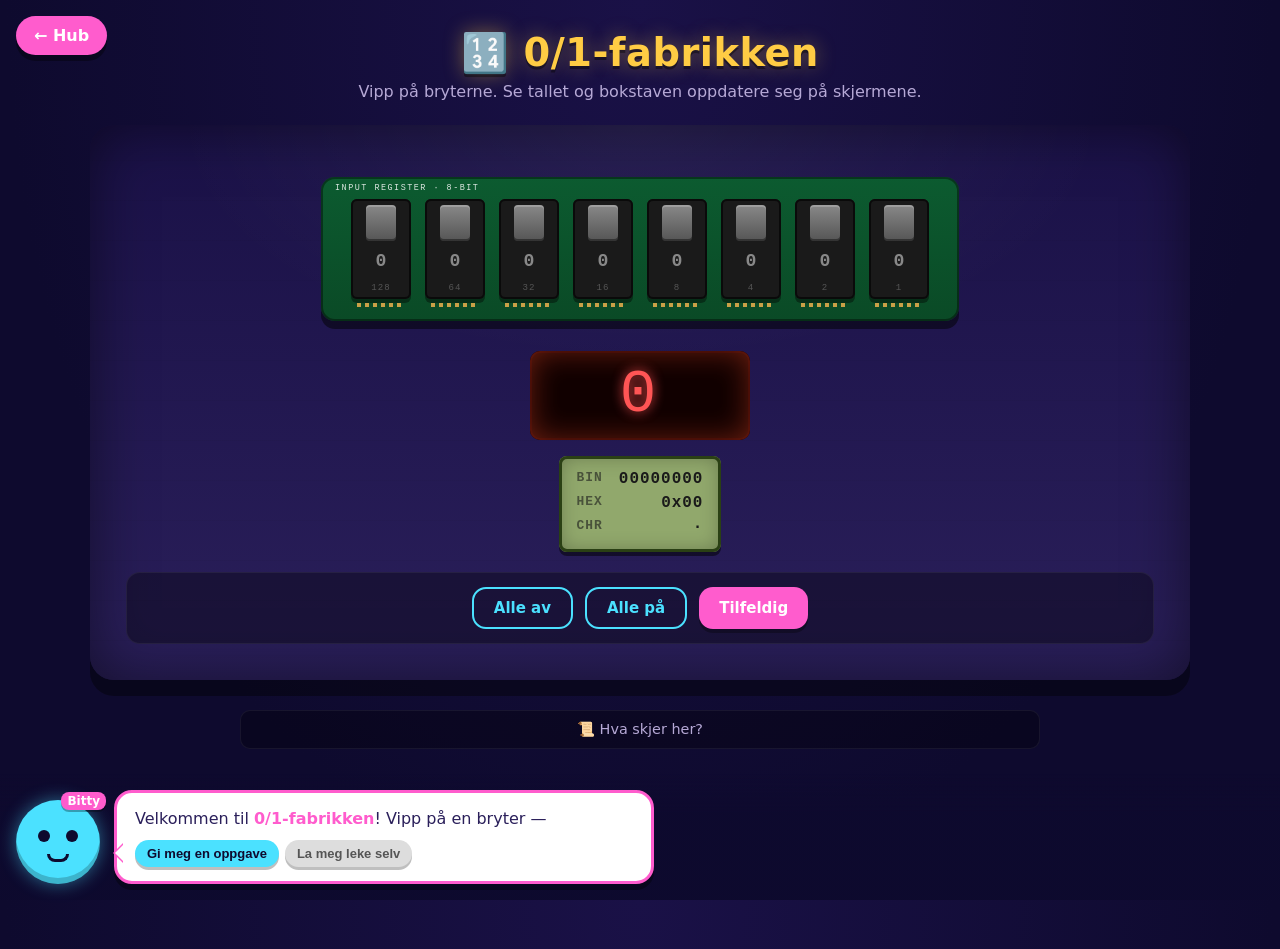
==== rom-bits.html @ a3760b7e "first commit" ====
<!DOCTYPE html>
<html lang="no">
<head>
    <meta charset="UTF-8">
    <meta name="viewport" content="width=device-width, initial-scale=1.0">
    <title>0/1-fabrikken</title>
    <link rel="stylesheet" href="style.css">
</head>
<body>
    <a href="index.html" class="back-btn">← Hub</a>

    <div class="scene">
        <div class="scene-title">
            <h1>🔢 0/1-fabrikken</h1>
            <p>Vipp på bryterne. Se tallet og bokstaven oppdatere seg på skjermene.</p>
        </div>

        <div class="chamber">
            <div class="scene-stage">
                <div class="dip-board" id="bit-row"></div>
            </div>

            <div class="status-strip">
                <div class="seven-seg" id="decimal-out">0</div>
            </div>

            <div class="status-strip" style="margin-top: 16px;">
                <div class="lcd">
                    <div class="row-l"><span class="lbl">BIN</span><span class="val" id="binary-out">00000000</span></div>
                    <div class="row-l"><span class="lbl">HEX</span><span class="val" id="hex-out">0x00</span></div>
                    <div class="row-l"><span class="lbl">CHR</span><span class="val" id="ascii-out">·</span></div>
                </div>
            </div>

            <div class="controls">
                <button class="btn outline" onclick="setAll(false)">Alle av</button>
                <button class="btn outline" onclick="setAll(true)">Alle på</button>
                <button class="btn pink" onclick="randomize()">Tilfeldig</button>
            </div>
        </div>

        <details class="info-toggle">
            <summary>📜 Hva skjer her?</summary>
            <div class="info-body">
                <p>Hver bryter er en <strong>bit</strong>. Hver bit har en verdi: høyre = 1, så 2, 4, 8, 16, 32, 64, 128.</p>
                <p>Slå på de bitene du vil ha med, legg sammen verdiene = desimaltallet på den røde skjermen.</p>
                <p>Hver byte (0–255) kan stå for ett tegn — det kalles <code>ASCII</code>. Slik lagrer maskinen tekst.</p>
            </div>
        </details>
    </div>

    <div class="bitty-bar">
        <div class="bitty"><div class="bitty-mouth"></div><div class="bitty-label">Bitty</div></div>
        <div class="bitty-bubble">
            <div class="bubble-text"></div>
            <div class="bitty-actions"></div>
        </div>
    </div>

    <script src="bitty.js"></script>
    <script src="progress.js"></script>
    <script>
        const WEIGHTS = [128, 64, 32, 16, 8, 4, 2, 1];
        let bits = [0,0,0,0,0,0,0,0];
        const row = document.getElementById('bit-row');

        function render() {
            row.innerHTML = '';
            bits.forEach((b, i) => {
                const el = document.createElement('div');
                el.className = 'toggle-bit' + (b ? ' on' : '');
                el.innerHTML = `<div class="switch"></div><div class="digit">${b}</div><div class="weight">${WEIGHTS[i]}</div>`;
                el.addEventListener('click', () => {
                    bits[i] = b ? 0 : 1;
                    render();
                    updateReadout();
                    checkChallenge();
                });
                row.appendChild(el);
            });
        }

        function decimal() { return bits.reduce((s, b, i) => s + (b ? WEIGHTS[i] : 0), 0); }

        function updateReadout() {
            const dec = decimal();
            document.getElementById('binary-out').textContent  = bits.join('');
            document.getElementById('decimal-out').textContent = dec;
            document.getElementById('hex-out').textContent     = '0x' + dec.toString(16).toUpperCase().padStart(2, '0');
            const ch = (dec >= 32 && dec <= 126) ? String.fromCharCode(dec) : '·';
            document.getElementById('ascii-out').textContent   = (dec === 32 ? '␠' : ch);
        }

        function setAll(on) { bits = bits.map(_ => on ? 1 : 0); render(); updateReadout(); checkChallenge(); }
        function randomize() { bits = bits.map(_ => Math.random() > 0.5 ? 1 : 0); render(); updateReadout(); checkChallenge(); }

        const target = 65;
        let challengeReady = false;

        function challenge() {
            challengeReady = true;
            Bitty.say(
                `Klarer du å lage tallet <strong>65</strong>? Det er ASCII-koden for bokstaven <code>A</code>. ` +
                `Tips: 64 + 1 = 65. Hvilke bits må stå på?`
            );
        }

        function checkChallenge() {
            if (!challengeReady) return;
            const dec = decimal();
            if (dec === target) {
                challengeReady = false;
                if (Progress.give('bits', 0)) {
                    Bitty.say(
                        `<strong>Strålende!</strong> Du har laget bokstaven <code>A</code> ut av åtte små brytere. Det er <em>akkurat slik</em> all tekst lagres i en datamaskin. ⭐`,
                        { actions: [
                            { label: 'Tilbake til hubben', callback: () => location.href = 'index.html' },
                            { label: 'Lek videre her', muted: true, callback: () => Bitty.say('Prøv å lage tallet 72 (det blir <code>H</code>) eller 33 (<code>!</code>).') }
                        ]}
                    );
                } else {
                    Bitty.say('Du klarte det igjen! Prøv 72 = H, eller 33 = !');
                }
            }
        }

        render();
        updateReadout();

        setTimeout(() => {
            Bitty.say(
                `Velkommen til <strong>0/1-fabrikken</strong>! Vipp på en bryter — se tallet på den røde skjermen og bokstaven på den grønne.`,
                { actions: [
                    { label: 'Gi meg en oppgave', callback: challenge },
                    { label: 'La meg leke selv', muted: true, callback: () => Bitty.say('Klikk «Tilfeldig» og se ASCII-tegnet endre seg!') }
                ]}
            );
        }, 400);
    </script>
</body>
</html>
---- style.css ----
/* ==========================================================================
   Inni Maskinen — felles design
   Mørk lilla/cyan tegneserieaktig palett
   ========================================================================== */

* { margin: 0; padding: 0; box-sizing: border-box; }
html, body { height: 100%; }

:root {
    --bg-deep:    #0e0a2e;
    --bg-mid:     #1a1147;
    --bg-soft:    #2a1f5a;
    --neon-cyan:  #4be1ff;
    --neon-pink:  #ff5ccd;
    --neon-amber: #ffcc44;
    --neon-green: #6cff8c;
    --neon-red:   #ff5c5c;
    --ink:        #f4ebff;
    --ink-soft:   #b6a9d6;
    --bit-on:     #4be1ff;
    --bit-off:    #2a1f5a;

    --shadow-card: 0 6px 0 rgba(0,0,0,0.35);
    --shadow-glow-cyan: 0 0 18px rgba(75,225,255,0.45);
    --shadow-glow-pink: 0 0 18px rgba(255,92,205,0.45);
}

body {
    font-family: 'Segoe UI', system-ui, sans-serif;
    background: radial-gradient(ellipse at top, var(--bg-mid) 0%, var(--bg-deep) 70%);
    color: var(--ink);
    overflow-x: hidden;
    min-height: 100vh;
}

a { color: var(--neon-cyan); }

/* ---- Generell layout ---- */
.scene {
    min-height: 100vh;
    padding: 20px;
    padding-bottom: 200px; /* plass til Bitty */
    position: relative;
}

.scene-title {
    text-align: center;
    margin: 10px 0 24px;
}
.scene-title h1 {
    font-size: clamp(1.4em, 4vw, 2.4em);
    color: var(--neon-amber);
    text-shadow: 0 3px 0 rgba(0,0,0,0.4), 0 0 20px rgba(255,204,68,0.4);
    letter-spacing: 0.5px;
}
.scene-title p {
    color: var(--ink-soft);
    font-size: 1em;
    margin-top: 6px;
}

.back-btn {
    position: fixed;
    top: 16px;
    left: 16px;
    background: var(--neon-pink);
    color: white;
    text-decoration: none;
    padding: 10px 18px;
    border-radius: 30px;
    font-weight: bold;
    box-shadow: var(--shadow-card);
    z-index: 50;
    transition: transform 0.15s ease;
}
.back-btn:hover { transform: translateY(-2px); }
.back-btn:active { transform: translateY(2px); box-shadow: 0 2px 0 rgba(0,0,0,0.35); }

/* ---- Bitty-system ---- */
.bitty-bar {
    position: fixed;
    bottom: 0; left: 0; right: 0;
    background: linear-gradient(180deg, transparent, rgba(14,10,46,0.95) 30%);
    padding: 16px;
    z-index: 100;
    display: flex;
    gap: 14px;
    align-items: flex-end;
    pointer-events: none;
}

.bitty {
    width: 84px;
    height: 84px;
    background: var(--neon-cyan);
    border-radius: 50%;
    box-shadow: var(--shadow-glow-cyan), inset 0 -6px 0 rgba(0,0,0,0.2);
    position: relative;
    flex-shrink: 0;
    pointer-events: auto;
    cursor: pointer;
    animation: bitty-bob 2.4s ease-in-out infinite;
}
.bitty::before, .bitty::after {
    content: '';
    position: absolute;
    width: 12px; height: 12px;
    background: var(--bg-deep);
    border-radius: 50%;
    top: 30px;
}
.bitty::before { left: 22px; }
.bitty::after  { right: 22px; }
.bitty-mouth {
    position: absolute;
    bottom: 22px; left: 50%;
    transform: translateX(-50%);
    width: 22px; height: 8px;
    border: 3px solid var(--bg-deep);
    border-top: none;
    border-radius: 0 0 22px 22px;
}
.bitty-label {
    position: absolute;
    top: -8px; right: -6px;
    background: var(--neon-pink);
    color: white;
    font-weight: bold;
    font-size: 12px;
    padding: 2px 6px;
    border-radius: 8px;
    box-shadow: 0 2px 0 rgba(0,0,0,0.3);
}

@keyframes bitty-bob {
    0%, 100% { transform: translateY(0); }
    50%      { transform: translateY(-8px); }
}

.bitty-bubble {
    background: white;
    color: #2a1f5a;
    padding: 14px 18px;
    border-radius: 18px;
    border: 3px solid var(--neon-pink);
    box-shadow: var(--shadow-card);
    max-width: 540px;
    flex: 1;
    pointer-events: auto;
    position: relative;
    font-size: 1em;
    line-height: 1.45;
}
.bitty-bubble::before {
    content: '';
    position: absolute;
    left: -14px; bottom: 18px;
    border: 10px solid transparent;
    border-right-color: var(--neon-pink);
}
.bitty-bubble::after {
    content: '';
    position: absolute;
    left: -10px; bottom: 20px;
    border: 8px solid transparent;
    border-right-color: white;
}
.bitty-bubble strong { color: var(--neon-pink); }
.bitty-bubble code {
    background: #f0e8ff;
    padding: 2px 6px;
    border-radius: 4px;
    font-family: 'Consolas', monospace;
}

.bitty-actions {
    margin-top: 10px;
    display: flex;
    gap: 6px;
    flex-wrap: wrap;
}
.bitty-actions button {
    background: var(--neon-cyan);
    color: var(--bg-deep);
    border: none;
    padding: 6px 12px;
    border-radius: 14px;
    font-weight: bold;
    cursor: pointer;
    font-size: 13px;
    box-shadow: 0 3px 0 rgba(0,0,0,0.25);
    transition: transform 0.1s;
}
.bitty-actions button:hover { transform: translateY(-1px); }
.bitty-actions button:active { transform: translateY(2px); box-shadow: 0 1px 0 rgba(0,0,0,0.25); }
.bitty-actions button.muted {
    background: #ddd;
    color: #555;
}

/* ---- Stjerner ---- */
.star {
    color: var(--neon-amber);
    text-shadow: 0 0 10px rgba(255,204,68,0.7);
}
.star.dim { color: #4a3f6e; text-shadow: none; }

.star-banner {
    position: fixed;
    top: 50%; left: 50%;
    transform: translate(-50%, -50%) scale(0.5);
    background: var(--neon-amber);
    color: var(--bg-deep);
    padding: 24px 36px;
    border-radius: 24px;
    font-size: 1.6em;
    font-weight: bold;
    box-shadow: 0 12px 0 rgba(0,0,0,0.4), 0 0 60px rgba(255,204,68,0.6);
    z-index: 200;
    opacity: 0;
    pointer-events: none;
    transition: all 0.4s cubic-bezier(0.34, 1.56, 0.64, 1);
}
.star-banner.show {
    transform: translate(-50%, -50%) scale(1);
    opacity: 1;
}

/* ---- Kort/paneler ---- */
.panel {
    background: var(--bg-soft);
    border: 3px solid var(--bg-mid);
    border-radius: 16px;
    padding: 20px;
    box-shadow: var(--shadow-card);
}

.btn {
    background: var(--neon-cyan);
    color: var(--bg-deep);
    border: none;
    padding: 10px 20px;
    border-radius: 14px;
    font-weight: bold;
    cursor: pointer;
    font-size: 15px;
    box-shadow: 0 4px 0 rgba(0,0,0,0.3);
    transition: transform 0.1s;
    font-family: inherit;
}
.btn:hover { transform: translateY(-2px); }
.btn:active { transform: translateY(2px); box-shadow: 0 2px 0 rgba(0,0,0,0.3); }
.btn.pink { background: var(--neon-pink); color: white; }
.btn.amber { background: var(--neon-amber); color: var(--bg-deep); }
.btn.red { background: var(--neon-red); color: white; }
.btn.green { background: var(--neon-green); color: var(--bg-deep); }
.btn.outline {
    background: transparent;
    border: 2px solid var(--neon-cyan);
    color: var(--neon-cyan);
    box-shadow: none;
}
.btn:disabled { opacity: 0.4; cursor: not-allowed; }

.kbd {
    display: inline-block;
    padding: 2px 8px;
    font-family: monospace;
    background: rgba(255,255,255,0.1);
    border: 1px solid rgba(255,255,255,0.2);
    border-radius: 4px;
    font-size: 0.9em;
}

/* ==========================================================================
   HUB — datamaskin tverrsnitt
   ========================================================================== */
.hub-stage {
    max-width: 1100px;
    margin: 0 auto;
    padding: 10px;
}

.hub-progress {
    text-align: center;
    margin-bottom: 14px;
    color: var(--ink-soft);
    font-size: 0.95em;
}
.hub-progress .star { font-size: 1.2em; margin: 0 1px; }

.computer {
    background: linear-gradient(180deg, #2a1f5a 0%, #1a1147 100%);
    border: 6px solid #0a0620;
    border-radius: 24px;
    padding: 24px;
    box-shadow: 0 20px 0 rgba(0,0,0,0.5), inset 0 0 80px rgba(0,0,0,0.4);
    position: relative;
}

/* ============ Hovedkort = grønt PCB med spor og silketrykk ============ */
.motherboard {
    background:
        radial-gradient(circle at 18% 22%, rgba(0,0,0,0.25), transparent 40%),
        radial-gradient(circle at 82% 78%, rgba(0,0,0,0.25), transparent 40%),
        linear-gradient(135deg, #0a3d24 0%, #074a2c 50%, #0a3d24 100%);
    border-radius: 14px;
    padding: 22px;
    display: grid;
    grid-template-columns: repeat(12, 1fr);
    grid-template-rows: repeat(8, 100px);
    gap: 12px;
    position: relative;
    overflow: hidden;
    box-shadow: inset 0 0 60px rgba(0,0,0,0.5), inset 0 0 0 2px rgba(0,0,0,0.4);
}

/* PCB-spor: tynne gylne linjer i bakgrunnen */
.motherboard::before {
    content: '';
    position: absolute;
    inset: 0;
    background-image:
        repeating-linear-gradient(0deg,    transparent 0 49px, rgba(255,200,80,0.10) 49px 50px),
        repeating-linear-gradient(90deg,   transparent 0 73px, rgba(255,200,80,0.08) 73px 74px),
        repeating-linear-gradient(45deg,   transparent 0 31px, rgba(255,200,80,0.05) 31px 32px);
    pointer-events: none;
    opacity: 0.9;
}
/* Skrue-hull i hjørnene */
.motherboard::after {
    content: '';
    position: absolute;
    inset: 6px;
    background:
        radial-gradient(circle at 0 0, #000 4px, transparent 5px),
        radial-gradient(circle at 100% 0, #000 4px, transparent 5px),
        radial-gradient(circle at 0 100%, #000 4px, transparent 5px),
        radial-gradient(circle at 100% 100%, #000 4px, transparent 5px);
    pointer-events: none;
}

/* ============ Felles komponent-base ============ */
.component {
    background: transparent;
    border: none;
    border-radius: 0;
    padding: 4px;
    text-decoration: none;
    color: var(--ink);
    cursor: pointer;
    position: relative;
    transition: transform 0.15s ease, filter 0.15s ease;
    display: flex;
    flex-direction: column;
    gap: 2px;
    overflow: visible;
    box-shadow: none;
    min-width: 0;
    min-height: 0;
}
.component:hover {
    transform: translateY(-4px) scale(1.02);
    filter: brightness(1.15) drop-shadow(0 8px 12px rgba(0,0,0,0.4));
    z-index: 10;
}
.component > .hw-cpu, .component > .hw-ram, .component > .hw-disk,
.component > .hw-gpu, .component > .hw-bus, .component > .hw-bits,
.component > .hw-net, .component > .hw-os,  .component > .hw-kode,
.component > .hw-komp {
    flex: 1 1 auto;
    min-height: 0;
}
.component .num {
    position: absolute;
    top: -6px; left: -6px;
    background: var(--neon-pink);
    color: white;
    font-size: 0.7em;
    width: 22px; height: 22px;
    border-radius: 50%;
    display: flex;
    align-items: center;
    justify-content: center;
    font-weight: bold;
    z-index: 5;
    box-shadow: 0 2px 0 rgba(0,0,0,0.4);
    border: 2px solid white;
}
.component .stars {
    flex: 0 0 auto;
    text-align: center;
    font-size: 0.85em;
    line-height: 1;
    height: 14px;
    white-space: nowrap;
}
.component .silk {
    flex: 0 0 auto;
    text-align: center;
    color: rgba(255,255,255,0.9);
    font-size: 0.6em;
    font-family: monospace;
    text-transform: uppercase;
    letter-spacing: 1.5px;
    padding: 1px 0;
    line-height: 1;
    pointer-events: none;
    text-shadow: 0 1px 0 rgba(0,0,0,0.6);
}
.component .name {
    /* skjult — vi viser silk i stedet, men beholdt for skjermlesere */
    position: absolute;
    width: 1px; height: 1px;
    overflow: hidden;
    clip-path: inset(50%);
}

/* ============ CPU — IC-chip med pinner og varmespreder ============ */
.hw-cpu {
    width: 100%;
    height: 100%;
    background: #1a1a1a;
    border-radius: 8px;
    padding: 10px;
    box-shadow:
        inset 0 0 0 2px #0a0a0a,
        0 4px 12px rgba(0,0,0,0.6);
    position: relative;
    display: flex;
    align-items: center;
    justify-content: center;
}
/* Pinner som dot-grid rundt selve CPU-en */
.hw-cpu::before {
    content: '';
    position: absolute;
    inset: 4px;
    background-image: radial-gradient(circle, #c9a047 1.5px, transparent 2px);
    background-size: 9px 9px;
    background-position: 2px 2px;
    border-radius: 6px;
    opacity: 0.85;
}
.hw-cpu .ihs {
    position: relative;
    z-index: 2;
    width: 70%;
    height: 70%;
    background:
        linear-gradient(135deg, #d4d4d8 0%, #a1a1aa 50%, #71717a 100%);
    border-radius: 4px;
    box-shadow:
        inset 0 0 0 1px rgba(0,0,0,0.4),
        inset 0 4px 8px rgba(255,255,255,0.15),
        0 2px 6px rgba(0,0,0,0.4);
    display: flex;
    align-items: center;
    justify-content: center;
    font-family: monospace;
    color: #1a1a1a;
    font-weight: bold;
    text-align: center;
    line-height: 1;
    font-size: 0.85em;
}
.hw-cpu .ihs::after {
    content: 'SKAPET™';
    position: absolute;
    bottom: 6px;
    left: 0; right: 0;
    text-align: center;
    color: #555;
    font-size: 0.55em;
    letter-spacing: 1px;
}

/* ============ RAM — DIMM-pinne med chips og kontakter ============ */
.hw-ram {
    width: 100%;
    height: 100%;
    display: flex;
    flex-direction: column;
    gap: 4px;
    padding: 4px 0;
}
.hw-ram .stick {
    flex: 1;
    background: linear-gradient(180deg, #0c5b30 0%, #0a4a26 100%);
    border-radius: 3px;
    position: relative;
    box-shadow:
        inset 0 0 0 1px rgba(0,0,0,0.5),
        inset 0 -8px 0 #c9a047,
        inset 0 -10px 0 rgba(0,0,0,0.4),
        0 2px 5px rgba(0,0,0,0.5);
    display: flex;
    align-items: center;
    justify-content: space-evenly;
    padding: 6px 8px 18px;
    overflow: hidden;
}
/* Stick-notch (åpning i pin-rad) */
.hw-ram .stick::before {
    content: '';
    position: absolute;
    bottom: 0;
    left: 35%;
    width: 8px;
    height: 8px;
    background: linear-gradient(180deg, #0c5b30, #0a4a26);
    box-shadow: inset 0 1px 0 rgba(0,0,0,0.4);
}
/* Hvit etikett på stikken */
.hw-ram .stick::after {
    content: 'DDR4-3200';
    position: absolute;
    top: 4px;
    left: 6px;
    font-size: 0.55em;
    background: white;
    color: #333;
    padding: 1px 4px;
    border-radius: 2px;
    font-family: monospace;
    letter-spacing: 0.5px;
}
.hw-ram .chip {
    width: 10%;
    height: 65%;
    background: linear-gradient(135deg, #1a1a1a, #2a2a2a);
    border-radius: 2px;
    box-shadow: inset 0 0 0 1px #444, 0 1px 2px rgba(0,0,0,0.6);
}

/* ============ Disk — M.2 SSD med chips ============ */
.hw-disk {
    width: 100%;
    height: 100%;
    background: linear-gradient(180deg, #0c5b30 0%, #0a4a26 100%);
    border-radius: 6px;
    padding: 12px 8px;
    box-shadow:
        inset 0 0 0 1px rgba(0,0,0,0.5),
        inset -10px 0 0 #c9a047,
        inset -12px 0 0 rgba(0,0,0,0.4),
        0 4px 8px rgba(0,0,0,0.5);
    display: flex;
    flex-direction: column;
    gap: 6px;
    align-items: stretch;
    justify-content: center;
}
.hw-disk::before {
    content: 'NVMe SSD';
    position: absolute;
    top: 6px;
    left: 8px;
    font-size: 0.55em;
    background: white;
    color: #333;
    padding: 1px 4px;
    border-radius: 2px;
    font-family: monospace;
    letter-spacing: 0.5px;
}
.hw-disk .chip-row {
    display: grid;
    grid-template-columns: repeat(2, 1fr);
    gap: 5px;
    margin-right: 14px;
}
.hw-disk .chip {
    height: 28px;
    background: linear-gradient(135deg, #1a1a1a, #2a2a2a);
    border-radius: 2px;
    box-shadow: inset 0 0 0 1px #444;
    position: relative;
}
.hw-disk .chip::after {
    content: 'SAMSUNG';
    position: absolute;
    inset: 0;
    display: flex;
    align-items: center;
    justify-content: center;
    color: rgba(255,255,255,0.4);
    font-size: 0.4em;
    font-family: monospace;
}

/* ============ GPU — Skjermkort med vifter ============ */
.hw-gpu {
    width: 100%;
    height: 100%;
    background: linear-gradient(180deg, #1f2937 0%, #111827 100%);
    border-radius: 8px;
    padding: 8px 10px;
    box-shadow:
        inset 0 0 0 2px #000,
        inset 0 -10px 0 #c9a047,
        inset 0 -12px 0 #0a4a26,
        0 4px 12px rgba(0,0,0,0.6);
    display: flex;
    align-items: center;
    justify-content: space-evenly;
    gap: 8px;
    position: relative;
}
.hw-gpu::before {
    content: 'Skapet RTX 9090';
    position: absolute;
    top: 4px;
    left: 50%;
    transform: translateX(-50%);
    color: #ff5ccd;
    font-size: 0.6em;
    font-family: monospace;
    text-shadow: 0 0 8px rgba(255,92,205,0.7);
    font-weight: bold;
}
.hw-gpu .fan {
    width: 38px;
    height: 38px;
    border-radius: 50%;
    background:
        radial-gradient(circle at center, #444 12%, transparent 13%),
        conic-gradient(from 0deg, #2a2a2a 0deg 30deg, #1a1a1a 30deg 60deg, #2a2a2a 60deg 90deg,
                       #1a1a1a 90deg 120deg, #2a2a2a 120deg 150deg, #1a1a1a 150deg 180deg,
                       #2a2a2a 180deg 210deg, #1a1a1a 210deg 240deg, #2a2a2a 240deg 270deg,
                       #1a1a1a 270deg 300deg, #2a2a2a 300deg 330deg, #1a1a1a 330deg 360deg);
    box-shadow: inset 0 0 0 2px #000, 0 0 6px rgba(0,0,0,0.6);
    animation: fan-spin 4s linear infinite;
}
.component:hover .hw-gpu .fan { animation-duration: 0.8s; }
@keyframes fan-spin { to { transform: rotate(360deg); } }

/* ============ Bus — synlige spor på PCB-et ============ */
.hw-bus {
    width: 100%;
    height: 100%;
    position: relative;
    background:
        repeating-linear-gradient(90deg,
            rgba(255,200,80,0.5) 0 3px,
            transparent 3px 16px,
            rgba(255,200,80,0.3) 16px 18px,
            transparent 18px 32px);
    border-radius: 4px;
    display: flex;
    align-items: center;
    justify-content: center;
}
.hw-bus::before {
    content: '⇄ BUS ⇄';
    background: rgba(0,0,0,0.6);
    color: var(--neon-amber);
    padding: 4px 12px;
    border-radius: 4px;
    font-family: monospace;
    font-size: 0.8em;
    font-weight: bold;
    letter-spacing: 2px;
    text-shadow: 0 0 8px rgba(255,204,68,0.7);
}

/* ============ Bits — DIP IC med pinner ============ */
.hw-bits {
    width: 100%;
    height: 100%;
    background: #1a1a1a;
    border-radius: 4px;
    padding: 14px 18px;
    box-shadow:
        inset 0 0 0 2px #0a0a0a,
        0 4px 8px rgba(0,0,0,0.5);
    position: relative;
    display: flex;
    align-items: center;
    justify-content: center;
}
/* Pinner langs sidene */
.hw-bits::before, .hw-bits::after {
    content: '';
    position: absolute;
    top: 12%;
    bottom: 12%;
    width: 6px;
    background-image:
        linear-gradient(180deg, #c9a047 0 6px, transparent 6px 14px);
    background-size: 6px 14px;
}
.hw-bits::before { left: -6px; }
.hw-bits::after { right: -6px; }
.hw-bits .label {
    color: #4be1ff;
    font-family: monospace;
    font-weight: bold;
    text-align: center;
    line-height: 1.2;
}
.hw-bits .label .big {
    font-size: 1.6em;
    letter-spacing: 4px;
    text-shadow: 0 0 8px rgba(75,225,255,0.6);
}
.hw-bits .label .small {
    font-size: 0.6em;
    color: #888;
    margin-top: 2px;
}

/* ============ Network — kort med RJ45-port ============ */
.hw-net {
    width: 100%;
    height: 100%;
    background: linear-gradient(180deg, #0c5b30 0%, #0a4a26 100%);
    border-radius: 6px;
    padding: 8px;
    box-shadow:
        inset 0 0 0 1px rgba(0,0,0,0.5),
        inset 0 -8px 0 #c9a047,
        inset 0 -10px 0 rgba(0,0,0,0.4),
        0 4px 8px rgba(0,0,0,0.5);
    display: flex;
    align-items: center;
    justify-content: center;
    gap: 12px;
    position: relative;
}
.hw-net::before {
    content: 'GIGABIT';
    position: absolute;
    top: 4px;
    left: 6px;
    font-size: 0.5em;
    color: white;
    font-family: monospace;
    letter-spacing: 1px;
}
.hw-net .rj45 {
    width: 50px;
    height: 36px;
    background: #2a2a2a;
    border: 2px solid #555;
    border-radius: 4px 4px 2px 2px;
    position: relative;
    box-shadow: inset 0 0 0 2px #1a1a1a, inset 0 4px 4px rgba(0,0,0,0.6);
}
.hw-net .rj45::before {
    content: '';
    position: absolute;
    top: 4px; left: 8px; right: 8px; bottom: 8px;
    background: #111;
    border-radius: 2px;
}
.hw-net .rj45::after {
    /* LED-er */
    content: '';
    position: absolute;
    bottom: -8px;
    left: 6px; right: 6px;
    height: 4px;
    background:
        linear-gradient(90deg, #6cff8c 0 30%, transparent 30% 70%, #ffcc44 70% 100%);
    border-radius: 2px;
    box-shadow: 0 0 6px rgba(108,255,140,0.6);
}

/* ============ OS — BIOS/boot-chip (DIP IC) ============ */
.hw-os {
    width: 100%;
    height: 100%;
    background: linear-gradient(180deg, #0c5b30 0%, #0a4a26 100%);
    border-radius: 6px;
    padding: 12px 16px;
    box-shadow:
        inset 0 0 0 1px rgba(0,0,0,0.5),
        0 4px 8px rgba(0,0,0,0.5);
    display: flex;
    align-items: center;
    justify-content: center;
    position: relative;
}
.hw-os .chip {
    width: 75%;
    height: 70%;
    background: linear-gradient(180deg, #2a2a2a 0%, #1a1a1a 100%);
    border-radius: 4px;
    box-shadow:
        inset 0 0 0 2px #0a0a0a,
        inset 0 4px 8px rgba(255,255,255,0.05),
        0 2px 4px rgba(0,0,0,0.5);
    position: relative;
    display: flex;
    align-items: center;
    justify-content: center;
    color: var(--neon-amber);
    font-family: monospace;
    font-weight: bold;
    font-size: 0.85em;
    letter-spacing: 1px;
    text-align: center;
    line-height: 1.2;
}
.hw-os .chip::before {
    content: '';
    position: absolute;
    top: 4px;
    left: 4px;
    width: 6px;
    height: 6px;
    border-radius: 50%;
    background: #444;
    box-shadow: inset 0 1px 1px rgba(0,0,0,0.6);
}
/* Pinner */
.hw-os .chip::after {
    content: '';
    position: absolute;
    inset: -3px -8px;
    background:
        repeating-linear-gradient(90deg, #c9a047 0 5px, transparent 5px 10px);
    background-position-y: 0, 100%;
    background-size: 100% 3px, 100% 3px;
    background-repeat: no-repeat;
    background-position: 0 0, 0 100%;
    z-index: -1;
    border-radius: 4px;
}

/* ============ Kode — USB-stick ============ */
.hw-kode {
    width: 100%;
    height: 100%;
    display: flex;
    align-items: center;
    padding: 4px;
}
.hw-kode .body {
    flex: 1;
    height: 70%;
    background: linear-gradient(180deg, #ff5ccd 0%, #c43d9f 100%);
    border-radius: 6px 0 0 6px;
    position: relative;
    box-shadow:
        inset 0 0 0 1px rgba(0,0,0,0.3),
        inset 0 4px 6px rgba(255,255,255,0.2),
        0 4px 8px rgba(0,0,0,0.5);
    display: flex;
    align-items: center;
    justify-content: center;
    color: white;
    font-family: monospace;
    font-weight: bold;
    font-size: 0.8em;
    letter-spacing: 1px;
}
.hw-kode .body::before {
    /* LED */
    content: '';
    position: absolute;
    top: 8px;
    right: 8px;
    width: 6px;
    height: 6px;
    border-radius: 50%;
    background: #ff5c5c;
    box-shadow: 0 0 8px rgba(255,92,92,0.9);
    animation: led-blink 1.4s ease-in-out infinite;
}
@keyframes led-blink { 50% { opacity: 0.3; } }
.hw-kode .connector {
    width: 28%;
    height: 60%;
    background: linear-gradient(180deg, #d4d4d8 0%, #a1a1aa 100%);
    border-radius: 0 4px 4px 0;
    position: relative;
    box-shadow: inset 0 0 0 1px #555, 0 2px 4px rgba(0,0,0,0.5);
}
.hw-kode .connector::before {
    content: '';
    position: absolute;
    top: 30%; bottom: 30%;
    left: 4px; right: 4px;
    background: #1a1a1a;
    border-radius: 2px;
}

/* ============ Kompilator — IC med inn/ut-piler ============ */
.hw-komp {
    width: 100%;
    height: 100%;
    background: #1a1a1a;
    border-radius: 4px;
    padding: 10px;
    box-shadow:
        inset 0 0 0 2px #0a0a0a,
        0 4px 8px rgba(0,0,0,0.5);
    position: relative;
    display: flex;
    flex-direction: column;
    align-items: center;
    justify-content: center;
    gap: 2px;
    color: var(--neon-cyan);
    font-family: monospace;
    font-weight: bold;
    text-align: center;
}
.hw-komp::before, .hw-komp::after {
    content: '';
    position: absolute;
    left: 12%;
    right: 12%;
    height: 4px;
    background-image:
        linear-gradient(90deg, #c9a047 0 6px, transparent 6px 12px);
    background-size: 12px 4px;
}
.hw-komp::before { top: -4px; }
.hw-komp::after  { bottom: -4px; }
.hw-komp .src   { font-size: 0.7em; color: var(--neon-cyan); }
.hw-komp .arrow { font-size: 1em; color: var(--neon-amber); margin: 1px 0; }
.hw-komp .out   { font-size: 0.7em; color: var(--neon-green); letter-spacing: 1px; }

@media (max-width: 720px) {
    .motherboard {
        grid-template-columns: repeat(2, 1fr);
        grid-template-rows: auto;
    }
    .component { grid-column: auto !important; grid-row: auto !important; min-height: 100px; }
}

/* ==========================================================================
   ROM-SPESIFIKT — gjenbrukbart
   ========================================================================== */
.workshop {
    max-width: 980px;
    margin: 0 auto;
    display: grid;
    gap: 20px;
}

.bit-row {
    display: flex;
    gap: 10px;
    justify-content: center;
    flex-wrap: wrap;
}
.bit {
    width: 70px; height: 90px;
    background: var(--bit-off);
    border: 4px solid var(--bg-mid);
    border-radius: 12px;
    display: flex;
    flex-direction: column;
    align-items: center;
    justify-content: center;
    cursor: pointer;
    user-select: none;
    transition: all 0.15s ease;
    box-shadow: 0 5px 0 rgba(0,0,0,0.4);
    color: var(--ink-soft);
    font-family: 'Consolas', monospace;
}
.bit .digit {
    font-size: 2.4em;
    font-weight: bold;
    line-height: 1;
}
.bit .weight {
    font-size: 0.8em;
    margin-top: 4px;
    opacity: 0.6;
}
.bit:hover { transform: translateY(-2px); }
.bit:active { transform: translateY(2px); box-shadow: 0 3px 0 rgba(0,0,0,0.4); }
.bit.on {
    background: var(--bit-on);
    color: var(--bg-deep);
    box-shadow: 0 5px 0 rgba(0,0,0,0.4), 0 0 20px rgba(75,225,255,0.7);
    border-color: var(--neon-cyan);
}
.bit.on .weight { opacity: 0.9; }

.readout {
    display: grid;
    grid-template-columns: repeat(auto-fit, minmax(140px, 1fr));
    gap: 12px;
    margin: 18px 0;
}
.readout .cell {
    background: var(--bg-mid);
    border: 2px solid var(--bg-soft);
    border-radius: 10px;
    padding: 12px;
    text-align: center;
}
.readout .cell .label {
    color: var(--ink-soft);
    font-size: 0.85em;
    margin-bottom: 4px;
}
.readout .cell .value {
    font-family: monospace;
    font-size: 1.4em;
    font-weight: bold;
    color: var(--neon-cyan);
    word-break: break-all;
}
.readout .cell.amber .value { color: var(--neon-amber); }
.readout .cell.pink .value  { color: var(--neon-pink); }
.readout .cell.green .value { color: var(--neon-green); }

/* ---- Hyller / slots (RAM, registre, ...) ---- */
.shelves {
    display: grid;
    grid-template-columns: repeat(8, 1fr);
    gap: 8px;
}
@media (max-width: 720px) { .shelves { grid-template-columns: repeat(4, 1fr); } }

.shelf {
    aspect-ratio: 1;
    background: var(--bg-mid);
    border: 2px dashed var(--ink-soft);
    border-radius: 10px;
    display: flex;
    flex-direction: column;
    align-items: center;
    justify-content: center;
    position: relative;
    transition: background 0.15s;
}
.shelf .addr {
    position: absolute;
    top: 4px; left: 6px;
    color: var(--ink-soft);
    font-size: 0.75em;
    font-family: monospace;
}
.shelf.over { background: rgba(75,225,255,0.18); border-color: var(--neon-cyan); }

.value-card {
    background: var(--neon-amber);
    color: var(--bg-deep);
    padding: 10px 14px;
    border-radius: 10px;
    cursor: grab;
    font-weight: bold;
    box-shadow: 0 4px 0 rgba(0,0,0,0.3);
    font-family: monospace;
    user-select: none;
    text-align: center;
}
.value-card.in-shelf { box-shadow: 0 2px 0 rgba(0,0,0,0.3); margin-top: 16px; }
.value-card:active { cursor: grabbing; }
.value-card.dragging { opacity: 0.5; }

.value-tray {
    display: flex;
    gap: 10px;
    flex-wrap: wrap;
    background: rgba(0,0,0,0.2);
    padding: 14px;
    border-radius: 12px;
    min-height: 60px;
    align-items: center;
    justify-content: center;
}

/* ---- Pipeline (CPU) ---- */
.pipeline {
    display: grid;
    grid-template-columns: repeat(3, 1fr);
    gap: 16px;
    margin: 20px 0;
}
.stage {
    background: var(--bg-mid);
    border: 3px solid var(--neon-pink);
    border-radius: 12px;
    padding: 16px;
    min-height: 130px;
    text-align: center;
    position: relative;
}
.stage h4 { color: var(--neon-pink); margin-bottom: 8px; font-size: 0.95em; }
.stage .holding {
    background: var(--bg-deep);
    border-radius: 8px;
    padding: 10px;
    min-height: 40px;
    font-family: monospace;
    color: var(--neon-amber);
}

/* ---- Pikselrutenett ---- */
.pixel-grid {
    display: grid;
    grid-template-columns: repeat(8, 1fr);
    gap: 2px;
    background: #000;
    padding: 6px;
    border-radius: 8px;
    width: max-content;
    margin: 0 auto;
}
.pixel {
    width: 36px; height: 36px;
    background: #111;
    border-radius: 2px;
    cursor: pointer;
    transition: background 0.1s;
}

/* ---- Felles utility ---- */
.row { display: flex; gap: 14px; flex-wrap: wrap; align-items: center; }
.center { text-align: center; }
.muted { color: var(--ink-soft); }
.mono { font-family: 'Consolas', monospace; }
.flash {
    animation: flash-anim 0.4s ease;
}
@keyframes flash-anim {
    0% { background: var(--neon-amber); }
    100% { background: inherit; }
}

footer.tiny {
    text-align: center;
    color: var(--ink-soft);
    opacity: 0.5;
    margin-top: 30px;
    font-size: 0.85em;
}

/* ==========================================================================
   ROM-OVERHAUL — felles scenografi (lagt til i runde 2)
   ========================================================================== */

/* Et "kammer" — den 3D-aktige rammen rundt aktiviteten i hvert rom */
.chamber {
    max-width: 1100px;
    margin: 10px auto 30px;
    background: linear-gradient(180deg, var(--bg-mid) 0%, var(--bg-soft) 100%);
    border-radius: 24px;
    padding: 36px;
    position: relative;
    box-shadow: 0 16px 0 rgba(0,0,0,0.4), inset 0 0 60px rgba(0,0,0,0.5);
    overflow: hidden;
}
/* Romlys/skygge øverst og nederst for dybde */
.chamber::before {
    content: '';
    position: absolute;
    top: 0; left: 0; right: 0; height: 50%;
    background: radial-gradient(ellipse at top, rgba(255,255,255,0.06), transparent 60%);
    pointer-events: none;
}
.chamber::after {
    content: '';
    position: absolute;
    inset: 0;
    background-image:
        repeating-linear-gradient(0deg, transparent 0 39px, rgba(0,0,0,0.08) 39px 40px);
    pointer-events: none;
    opacity: 0.4;
}
.chamber > * { position: relative; z-index: 1; }

/* Plate som varianter av kammeret kan stå på */
.chamber-floor {
    background: linear-gradient(180deg, transparent 0%, rgba(0,0,0,0.25) 100%);
    border-radius: 12px;
    padding: 24px;
    margin-top: 8px;
    border: 1px solid rgba(255,255,255,0.05);
}

/* Hovedmotiv — den store interaktive delen */
.scene-stage {
    display: grid;
    place-items: center;
    padding: 16px 0;
}

/* Kontrollbar nederst i scenen — én tydelig plass for alle knapper */
.controls {
    display: flex;
    gap: 12px;
    flex-wrap: wrap;
    justify-content: center;
    margin-top: 20px;
    padding: 14px 18px;
    background: rgba(0,0,0,0.35);
    border-radius: 14px;
    border: 1px solid rgba(255,255,255,0.06);
}
.controls label {
    display: inline-flex;
    align-items: center;
    gap: 8px;
    color: var(--ink-soft);
    font-size: 0.9em;
}

/* Mini-status: lite informasjonsfelt over kontrollbaren */
.status-strip {
    display: flex;
    gap: 12px;
    flex-wrap: wrap;
    justify-content: center;
    align-items: center;
    margin-top: 14px;
    color: var(--ink-soft);
    font-size: 0.95em;
}
.status-strip .pill {
    background: rgba(0,0,0,0.4);
    padding: 6px 14px;
    border-radius: 20px;
    font-family: monospace;
    border: 1px solid rgba(255,255,255,0.08);
}
.status-strip .pill .v { color: var(--neon-amber); font-weight: bold; }

/* "Hva skjer her?"-utklappsboks */
.info-toggle {
    margin: 24px auto 0;
    max-width: 800px;
}
.info-toggle summary {
    cursor: pointer;
    background: rgba(0,0,0,0.3);
    color: var(--ink-soft);
    padding: 10px 16px;
    border-radius: 10px;
    list-style: none;
    font-size: 0.9em;
    border: 1px solid rgba(255,255,255,0.06);
    user-select: none;
    text-align: center;
    transition: background 0.15s;
}
.info-toggle summary:hover { background: rgba(0,0,0,0.5); color: var(--ink); }
.info-toggle summary::-webkit-details-marker { display: none; }
.info-toggle[open] summary { background: rgba(0,0,0,0.5); color: var(--ink); border-radius: 10px 10px 0 0; }
.info-toggle .info-body {
    background: rgba(0,0,0,0.35);
    padding: 16px 20px;
    border-radius: 0 0 10px 10px;
    border: 1px solid rgba(255,255,255,0.06);
    border-top: none;
    color: var(--ink);
    line-height: 1.6;
}
.info-toggle .info-body code {
    background: rgba(255,255,255,0.08);
    padding: 1px 6px;
    border-radius: 4px;
    font-family: monospace;
    font-size: 0.95em;
}

/* ============ Bits-rom: vippebrytere på PCB ============ */
.dip-board {
    background: linear-gradient(180deg, #0c5b30 0%, #0a4a26 100%);
    padding: 22px 30px;
    border-radius: 14px;
    box-shadow: inset 0 0 0 2px rgba(0,0,0,0.4), 0 8px 0 rgba(0,0,0,0.5);
    display: flex;
    gap: 14px;
    justify-content: center;
    position: relative;
}
.dip-board::before {
    content: 'INPUT REGISTER · 8-BIT';
    position: absolute;
    top: 6px; left: 14px;
    color: white;
    font-family: monospace;
    font-size: 0.65em;
    letter-spacing: 1.5px;
    opacity: 0.85;
}

.toggle-bit {
    width: 60px; height: 100px;
    background: #1a1a1a;
    border-radius: 6px;
    box-shadow: inset 0 0 0 2px #0a0a0a, 0 4px 0 rgba(0,0,0,0.4);
    cursor: pointer;
    user-select: none;
    position: relative;
    display: flex;
    flex-direction: column;
    justify-content: space-between;
    align-items: center;
    padding: 6px 0;
    transition: transform 0.1s;
}
.toggle-bit:hover { transform: translateY(-2px); }
.toggle-bit:active { transform: translateY(2px); box-shadow: inset 0 0 0 2px #0a0a0a, 0 2px 0 rgba(0,0,0,0.4); }
.toggle-bit .switch {
    width: 30px; height: 36px;
    background: linear-gradient(180deg, #888 0%, #555 100%);
    border-radius: 4px;
    box-shadow: inset 0 -2px 0 rgba(0,0,0,0.4), inset 0 2px 0 rgba(255,255,255,0.2);
    position: relative;
    transition: transform 0.2s;
}
.toggle-bit.on .switch {
    transform: translateY(-22px);
    background: linear-gradient(180deg, var(--neon-cyan) 0%, #2095b3 100%);
    box-shadow: inset 0 -2px 0 rgba(0,0,0,0.4), 0 0 12px rgba(75,225,255,0.7);
}
.toggle-bit .digit {
    color: #888;
    font-family: monospace;
    font-weight: bold;
    font-size: 1.4em;
    line-height: 1;
}
.toggle-bit.on .digit { color: var(--neon-cyan); text-shadow: 0 0 8px rgba(75,225,255,0.7); }
.toggle-bit .weight {
    color: #555;
    font-family: monospace;
    font-size: 0.7em;
    letter-spacing: 1px;
}
.toggle-bit.on .weight { color: rgba(75,225,255,0.7); }
.toggle-bit::after {
    content: '';
    position: absolute;
    bottom: -8px; left: 6px; right: 6px;
    height: 4px;
    background-image: linear-gradient(90deg, #c9a047 0 4px, transparent 4px 8px);
    background-size: 8px 4px;
}

/* 7-segment display */
.seven-seg {
    background: #100;
    border-radius: 10px;
    padding: 14px 24px;
    box-shadow: inset 0 0 30px rgba(255,80,40,0.4), inset 0 0 0 2px #200;
    display: flex;
    gap: 8px;
    font-family: 'Courier New', monospace;
    font-size: 4em;
    color: #ff5555;
    text-shadow: 0 0 12px rgba(255,80,80,0.9);
    letter-spacing: 4px;
    line-height: 1;
    min-width: 220px;
    justify-content: center;
}

/* LCD-aktig display */
.lcd {
    background: #91a86c;
    color: #1a1a1a;
    border-radius: 8px;
    padding: 12px 18px;
    box-shadow: inset 0 0 0 3px #2a4014, inset 0 0 20px rgba(0,0,0,0.3), 0 4px 0 rgba(0,0,0,0.5);
    font-family: 'Courier New', monospace;
    font-weight: bold;
    line-height: 1.5;
    letter-spacing: 1px;
}
.lcd .row-l { display: flex; justify-content: space-between; gap: 16px; }
.lcd .row-l .lbl { opacity: 0.6; font-size: 0.85em; }
.lcd .row-l .val { font-size: 1.05em; }

/* ============ RAM-rom: bibliotekhyller ============ */
.library {
    background: linear-gradient(180deg, #2a1f5a 0%, #1a1147 100%);
    padding: 24px 20px 18px;
    border-radius: 16px;
    border-bottom: 14px solid #150b30;
    box-shadow: 0 12px 0 rgba(0,0,0,0.5), inset 0 0 60px rgba(0,0,0,0.4);
    position: relative;
}
.library-shelves {
    display: grid;
    grid-template-columns: repeat(8, 1fr);
    gap: 6px;
}
@media (max-width: 720px) { .library-shelves { grid-template-columns: repeat(4, 1fr); } }
.shelf-cell {
    aspect-ratio: 1;
    background: linear-gradient(180deg, #1a1147 0%, #0e0a2e 100%);
    border-radius: 6px;
    position: relative;
    box-shadow: inset 0 0 0 2px rgba(0,0,0,0.5), inset 0 4px 8px rgba(0,0,0,0.4);
    transition: all 0.15s;
}
.shelf-cell::before {
    content: '';
    position: absolute;
    bottom: 0; left: 0; right: 0;
    height: 6px;
    background: #0a061f;
    border-radius: 0 0 6px 6px;
}
.shelf-cell .addr {
    position: absolute;
    top: 2px; left: 5px;
    color: var(--ink-soft);
    font-family: monospace;
    font-size: 0.65em;
    opacity: 0.6;
}
.shelf-cell.over { background: linear-gradient(180deg, rgba(75,225,255,0.25) 0%, rgba(75,225,255,0.1) 100%); box-shadow: inset 0 0 0 2px var(--neon-cyan); }
.shelf-cell.has-item .addr { opacity: 1; color: var(--neon-amber); }

.value-card-v2 {
    background: linear-gradient(180deg, #fff7d4 0%, #ffd966 100%);
    color: #5a3e10;
    padding: 8px 10px;
    border-radius: 6px;
    cursor: grab;
    font-weight: bold;
    box-shadow: 0 3px 0 rgba(0,0,0,0.4);
    font-family: monospace;
    font-size: 0.85em;
    user-select: none;
    text-align: center;
    border: 1px solid #c9a047;
    margin-top: 14px;
}
.value-card-v2.in-shelf { box-shadow: 0 1px 0 rgba(0,0,0,0.4); }
.value-card-v2:active { cursor: grabbing; }
.value-card-v2.dragging { opacity: 0.4; }

.lending-desk {
    background: linear-gradient(180deg, #4a3922 0%, #2a1f10 100%);
    border-radius: 10px;
    padding: 14px 18px;
    box-shadow: 0 6px 0 rgba(0,0,0,0.5), inset 0 0 0 2px rgba(0,0,0,0.4);
    margin-top: 16px;
}
.lending-desk h3 {
    color: #ffd966;
    margin-bottom: 8px;
    font-size: 0.95em;
    letter-spacing: 1px;
    font-family: monospace;
}
.lending-desk .tray {
    display: flex; flex-wrap: wrap; gap: 8px; align-items: flex-start;
    min-height: 60px; padding: 6px 0;
}

.power-switch {
    background: linear-gradient(180deg, #5a1a1a 0%, #2a0a0a 100%);
    border: 3px solid #1a0505;
    color: white;
    border-radius: 8px;
    padding: 10px 18px;
    font-weight: bold;
    cursor: pointer;
    font-size: 0.95em;
    font-family: inherit;
    box-shadow: 0 5px 0 rgba(0,0,0,0.5);
    text-transform: uppercase;
    letter-spacing: 2px;
    transition: transform 0.1s;
}
.power-switch:hover { transform: translateY(-2px); }
.power-switch:active { transform: translateY(3px); box-shadow: 0 2px 0 rgba(0,0,0,0.5); }

/* ============ Disk-rom: pulserende RAM-chip + roterende HDD ============ */
.disk-stage {
    display: grid;
    grid-template-columns: 1fr 1fr;
    gap: 28px;
    align-items: stretch;
}
@media (max-width: 720px) { .disk-stage { grid-template-columns: 1fr; } }

.storage-bay {
    background: linear-gradient(180deg, #0a3d24 0%, #074a2c 100%);
    border-radius: 14px;
    padding: 18px;
    box-shadow: inset 0 0 0 2px rgba(0,0,0,0.5), 0 8px 0 rgba(0,0,0,0.4);
    position: relative;
    min-height: 320px;
    display: flex;
    flex-direction: column;
}
.storage-bay h3 {
    color: white;
    font-family: monospace;
    font-size: 0.95em;
    letter-spacing: 2px;
    text-align: center;
    margin-bottom: 4px;
}
.storage-bay .descriptor {
    color: rgba(255,255,255,0.7);
    font-size: 0.78em;
    text-align: center;
    margin-bottom: 12px;
    font-family: monospace;
}
.storage-bay .chips {
    flex: 1;
    display: grid;
    grid-template-columns: repeat(2, 1fr);
    gap: 8px;
    padding: 6px;
    margin: 8px 0;
}
.storage-bay .slot-v2 {
    background: rgba(0,0,0,0.5);
    border: 2px dashed rgba(255,255,255,0.3);
    border-radius: 6px;
    min-height: 50px;
    padding: 6px;
    display: flex;
    align-items: center;
    justify-content: center;
    transition: background 0.15s, border-color 0.15s;
    font-size: 0.85em;
}
.storage-bay .slot-v2.over { background: rgba(75,225,255,0.15); border-color: var(--neon-cyan); }

/* Pulserende RAM-aktiv lyseffekt */
.storage-bay.ram-bay {
    animation: ram-pulse 2s ease-in-out infinite;
}
@keyframes ram-pulse {
    0%, 100% { box-shadow: inset 0 0 0 2px rgba(255,204,68,0.4), 0 8px 0 rgba(0,0,0,0.4), 0 0 0 0 rgba(255,204,68,0); }
    50%      { box-shadow: inset 0 0 0 2px rgba(255,204,68,0.7), 0 8px 0 rgba(0,0,0,0.4), 0 0 30px rgba(255,204,68,0.3); }
}

/* HDD-platter — sett rett ovenfra (top-down) */
.platter-stack {
    flex: 1;
    border-radius: 50%;
    margin: 14px auto;
    width: 220px;
    height: 220px;
    position: relative;
    /* Diskhus-bakgrunn med metalllramme */
    background:
        radial-gradient(circle at 50% 50%,
            #888 0 48%,
            #555 49% 50%,
            #2a2a2a 50% 100%);
    box-shadow:
        0 6px 0 rgba(0,0,0,0.55),
        inset 0 0 0 2px #1a1a1a,
        inset 0 0 22px rgba(0,0,0,0.5);
}
/* Selve platen — speilglatt med en synlig markør */
.platter-stack::before {
    content: '';
    position: absolute;
    inset: 14px;
    border-radius: 50%;
    background:
        /* spindelnav i sentrum */
        radial-gradient(circle at 50% 50%,
            #c0c0c0 0 4%,
            #707070 4% 6%,
            transparent 6.5% 100%),
        /* indeks-prikk nær kanten — viser at platen spinner */
        radial-gradient(circle at 50% 10%,
            #ff5c5c 0 1.6%,
            transparent 2% 100%),
        /* svake spor (ringer) */
        repeating-radial-gradient(circle at 50% 50%,
            rgba(255,255,255,0.04) 0 1px,
            transparent 1px 4px),
        /* hovedfarge: mørk reflekterende metallplate */
        radial-gradient(circle at 35% 30%,
            #4a4a52 0%,
            #2a2a2e 45%,
            #15151a 100%);
    box-shadow: inset 0 0 0 1px #000, inset 0 0 18px rgba(0,0,0,0.6);
    animation: platter-spin 3s linear infinite;
}
@keyframes platter-spin { to { transform: rotate(360deg); } }
.platter-stack.busy::before { animation-duration: 0.7s; }

/* Lese-arm — sett ovenfra: stang fra hjørnet inn mot platen */
.platter-stack::after {
    content: '';
    position: absolute;
    top: 50%;
    right: -6%;
    width: 60%;
    height: 8px;
    background:
        linear-gradient(180deg, #cccccc 0%, #888 50%, #555 100%);
    border-radius: 4px 2px 2px 4px;
    transform-origin: 96% 50%;
    transform: translateY(-50%) rotate(-22deg);
    box-shadow: 0 2px 0 rgba(0,0,0,0.55);
    transition: transform 0.4s ease;
    pointer-events: none;
}
/* Lese-hodet på enden av armen */
.platter-stack .arm-pivot,
.platter-stack::after {}
.platter-stack.busy::after {
    transform: translateY(-50%) rotate(-8deg);
}

/* ============ CPU-rom: samlebånd ============ */
.assembly-line {
    background: linear-gradient(180deg, #1a1147 0%, #0e0a2e 100%);
    border-radius: 14px;
    padding: 30px 20px;
    box-shadow: 0 8px 0 rgba(0,0,0,0.4), inset 0 0 40px rgba(0,0,0,0.5);
    position: relative;
}
.belt {
    position: relative;
    height: 90px;
    background:
        repeating-linear-gradient(45deg, #444 0 8px, #333 8px 16px);
    border: 4px solid #1a1a1a;
    border-radius: 10px;
    margin: 50px 0 16px;
    overflow: visible;
    box-shadow: inset 0 0 0 2px rgba(0,0,0,0.4), 0 6px 0 rgba(0,0,0,0.5);
}
.belt::before, .belt::after {
    content: '';
    position: absolute;
    top: -10px;
    width: 28px;
    height: 28px;
    background:
        radial-gradient(circle at center, #333 0 25%, #555 26% 100%);
    border-radius: 50%;
    box-shadow: 0 0 0 2px #1a1a1a;
}
.belt::before { left: -8px; }
.belt::after  { right: -8px; }

.station {
    position: absolute;
    top: -50px;
    width: 32%;
    height: 130px;
    background: linear-gradient(180deg, var(--bg-soft) 0%, var(--bg-mid) 100%);
    border-radius: 10px 10px 0 0;
    box-shadow: 0 4px 0 rgba(0,0,0,0.4);
    border: 2px solid rgba(0,0,0,0.4);
    border-bottom: none;
    display: flex;
    flex-direction: column;
    align-items: center;
    padding: 8px;
}
.station h4 {
    color: var(--neon-pink);
    font-size: 0.85em;
    margin-bottom: 6px;
    letter-spacing: 1px;
    font-family: monospace;
}
.station .holding-v2 {
    flex: 1;
    width: 90%;
    background: var(--bg-deep);
    border-radius: 6px;
    border: 1px solid rgba(0,0,0,0.4);
    display: flex;
    align-items: center;
    justify-content: center;
    color: var(--neon-amber);
    font-family: monospace;
    font-weight: bold;
    text-align: center;
    padding: 4px;
    font-size: 0.85em;
    min-height: 40px;
}
.station .indicator {
    position: absolute;
    top: 6px; right: 8px;
    width: 8px; height: 8px;
    border-radius: 50%;
    background: #444;
}
.station.active .indicator {
    background: var(--neon-amber);
    box-shadow: 0 0 10px rgba(255,204,68,0.9);
    animation: blink 0.6s ease-in-out infinite;
}
@keyframes blink { 50% { opacity: 0.3; } }
.station[data-stage="fetch"]   { left: 0; }
.station[data-stage="decode"]  { left: 34%; }
.station[data-stage="execute"] { left: 68%; }

/* Instruksjons-«bokser» som ligger på båndet */
.belt .pkg {
    position: absolute;
    top: 12px;
    width: 110px;
    height: 36px;
    background: var(--neon-amber);
    color: var(--bg-deep);
    border-radius: 6px;
    box-shadow: 0 4px 0 rgba(0,0,0,0.5);
    display: flex;
    align-items: center;
    justify-content: center;
    font-family: monospace;
    font-weight: bold;
    font-size: 0.85em;
    transition: left 0.5s ease;
}

/* Telleverk-registre */
.registers-v2 {
    display: grid;
    grid-template-columns: repeat(3, 1fr);
    gap: 12px;
    margin-top: 16px;
}
.counter-reg {
    background: #1a0a05;
    padding: 10px;
    border-radius: 8px;
    text-align: center;
    box-shadow: inset 0 0 20px rgba(255,80,40,0.3), inset 0 0 0 2px #2a0f08;
}
.counter-reg .name {
    color: white;
    font-family: monospace;
    font-size: 0.75em;
    letter-spacing: 2px;
}
.counter-reg .digits {
    color: #ff5555;
    font-family: 'Courier New', monospace;
    font-weight: bold;
    font-size: 1.8em;
    text-shadow: 0 0 10px rgba(255,80,80,0.8);
    line-height: 1;
    margin-top: 2px;
    letter-spacing: 4px;
}

/* Instruksjons-tray + program-list i CPU-rommet */
.cpu-tray {
    display: flex; flex-wrap: wrap; gap: 6px;
    background: rgba(0,0,0,0.3);
    border-radius: 10px;
    padding: 12px;
    justify-content: center;
}
.cpu-tray .cpu-instr {
    background: var(--neon-amber);
    color: var(--bg-deep);
    padding: 6px 10px;
    border-radius: 6px;
    font-family: monospace;
    font-weight: bold;
    cursor: grab;
    box-shadow: 0 2px 0 rgba(0,0,0,0.4);
    user-select: none;
    font-size: 0.85em;
}
.cpu-tray .cpu-instr.dragging { opacity: 0.4; }

.program-tape {
    background: rgba(0,0,0,0.4);
    border: 2px dashed var(--neon-pink);
    border-radius: 10px;
    padding: 12px;
    min-height: 50px;
    display: flex;
    flex-direction: column;
    gap: 4px;
}
.program-tape.over { background: rgba(255,92,205,0.1); }
.program-tape .empty-msg { color: var(--ink-soft); font-style: italic; text-align: center; padding: 6px; }
.tape-row {
    display: flex;
    align-items: center;
    gap: 8px;
    background: var(--bg-deep);
    padding: 6px 10px;
    border-radius: 6px;
    font-family: monospace;
    font-weight: bold;
    font-size: 0.9em;
}
.tape-row .pcmark { color: var(--neon-cyan); width: 16px; }
.tape-row .x { margin-left: auto; cursor: pointer; opacity: 0.5; }
.tape-row .x:hover { opacity: 1; color: var(--neon-red); }

/* ============ Buss-rom: motorvei med biler ============ */
.highway {
    background: linear-gradient(180deg, #2a3a3a 0%, #1a2a2a 100%);
    border-radius: 14px;
    padding: 24px;
    position: relative;
    overflow: hidden;
    min-height: 280px;
    box-shadow: 0 8px 0 rgba(0,0,0,0.4), inset 0 0 60px rgba(0,0,0,0.5);
}
.highway-roof {
    /* Gatebelysning langs toppen */
    position: absolute;
    top: 0; left: 0; right: 0;
    height: 8px;
    background:
        repeating-linear-gradient(90deg, var(--neon-amber) 0 4px, transparent 4px 60px);
    box-shadow: 0 4px 20px rgba(255,204,68,0.3);
}
.endpoint-bldg {
    background: var(--bg-soft);
    border: 3px solid var(--bg-mid);
    border-radius: 10px 10px 4px 4px;
    padding: 18px 14px;
    text-align: center;
    width: 150px;
    position: relative;
    box-shadow: 0 4px 0 rgba(0,0,0,0.4);
    z-index: 2;
}
.endpoint-bldg::before {
    content: '';
    position: absolute;
    top: -8px; left: 30%;
    width: 40%;
    height: 8px;
    background: var(--bg-mid);
    border-radius: 4px 4px 0 0;
}
.endpoint-bldg.cpu { border-color: var(--neon-pink); color: var(--neon-pink); }
.endpoint-bldg.ram { border-color: var(--neon-amber); color: var(--neon-amber); }
.endpoint-bldg .icon-l { font-size: 2.5em; line-height: 1; }
.endpoint-bldg .lbl { font-weight: bold; margin-top: 4px; font-family: monospace; }
.endpoint-bldg .ip-l { color: var(--ink-soft); font-size: 0.75em; font-family: monospace; }

.lanes {
    display: grid;
    grid-template-columns: 1fr 2fr 1fr;
    align-items: center;
    height: 240px;
    margin-top: 8px;
    position: relative;
}

.lanes-road {
    height: 110px;
    background: linear-gradient(180deg, #1a1a1a 0%, #0a0a0a 100%);
    border-top: 3px solid #c9a047;
    border-bottom: 3px solid #c9a047;
    position: relative;
    box-shadow: inset 0 0 0 1px rgba(255,255,255,0.1);
    overflow: hidden;
}
.lanes-road::before {
    /* midtstripet linje */
    content: '';
    position: absolute;
    top: 50%; left: 0; right: 0;
    height: 4px;
    background: repeating-linear-gradient(90deg, #ffcc44 0 24px, transparent 24px 48px);
    transform: translateY(-50%);
}

.car {
    position: absolute;
    width: 80px; height: 38px;
    background: var(--neon-cyan);
    color: var(--bg-deep);
    border-radius: 4px 14px 4px 14px;
    box-shadow: 0 4px 0 rgba(0,0,0,0.5);
    display: flex;
    align-items: center;
    justify-content: center;
    font-family: monospace;
    font-weight: bold;
    font-size: 0.7em;
    transition: left 1.4s linear;
    z-index: 3;
    padding: 0 6px;
}
.car.write { background: var(--neon-pink); color: white; }
.car.read  { background: var(--neon-amber); }
.car::after {
    /* hjul */
    content: '';
    position: absolute;
    bottom: -8px; left: 8px; right: 8px;
    height: 10px;
    background:
        radial-gradient(circle at 15% 50%, #1a1a1a 4px, transparent 5px),
        radial-gradient(circle at 85% 50%, #1a1a1a 4px, transparent 5px);
}
.lane-top    { top: 8px; }
.lane-bottom { bottom: 8px; }

/* RAM-celler ved siden av RAM-bygget */
.ram-cells {
    display: grid;
    grid-template-columns: repeat(8, 1fr);
    gap: 4px;
    margin-top: 14px;
}
.ram-cells .cell-r {
    background: rgba(0,0,0,0.5);
    border-radius: 4px;
    padding: 4px 2px;
    text-align: center;
    font-family: monospace;
    font-size: 0.75em;
    border: 1px solid rgba(255,255,255,0.08);
}
.ram-cells .cell-r .a-l { color: var(--ink-soft); font-size: 0.75em; opacity: 0.6; }
.ram-cells .cell-r .v-l { color: var(--neon-amber); font-weight: bold; }

/* Loggpapir-strimmel */
.printer-tape {
    background: #f4ebd6;
    color: #2a2a2a;
    border-radius: 4px;
    padding: 12px 16px;
    max-height: 160px;
    overflow-y: auto;
    font-family: monospace;
    font-size: 0.85em;
    line-height: 1.4;
    box-shadow: 0 4px 0 rgba(0,0,0,0.4);
    background-image:
        repeating-linear-gradient(0deg, transparent 0 19px, rgba(0,0,0,0.05) 19px 20px);
}
.printer-tape .line-t { padding: 2px 0; }
.printer-tape .line-t.cpu { color: #aa3399; }
.printer-tape .line-t.ram { color: #b86a00; }
.printer-tape .line-t.bus { color: #1d5f8a; }

/* ============ GPU-rom: vintage CRT ============ */
.crt-monitor {
    background: linear-gradient(180deg, #d4cfa6 0%, #a89e6a 100%);
    border: 8px solid #a89e6a;
    border-radius: 18px;
    padding: 28px 28px 60px;
    box-shadow:
        inset 0 0 0 4px #5a4f1a,
        0 12px 0 rgba(0,0,0,0.5),
        0 0 0 1px rgba(255,255,255,0.3) inset;
    max-width: 600px;
    margin: 0 auto;
    position: relative;
}
.crt-monitor::before {
    content: 'SKAPET CRT-1985';
    position: absolute;
    top: 6px;
    right: 16px;
    color: rgba(0,0,0,0.5);
    font-family: monospace;
    font-size: 0.7em;
    letter-spacing: 1px;
}
.crt-screen {
    background: #050505;
    border: 14px solid #0a0a0a;
    border-radius: 20px;
    padding: 12px;
    box-shadow:
        inset 0 0 60px rgba(75,225,255,0.15),
        inset 0 0 0 1px rgba(255,255,255,0.05);
    position: relative;
    overflow: hidden;
}
.crt-screen::after {
    /* scanlines */
    content: '';
    position: absolute;
    inset: 0;
    background:
        repeating-linear-gradient(0deg, transparent 0 2px, rgba(255,255,255,0.04) 2px 3px);
    pointer-events: none;
    border-radius: 8px;
}
.crt-controls {
    position: absolute;
    bottom: 14px;
    left: 28px; right: 28px;
    display: flex;
    justify-content: space-between;
    align-items: center;
}
.knob {
    width: 28px; height: 28px;
    background: radial-gradient(circle at 30% 30%, #888 0%, #444 70%);
    border-radius: 50%;
    box-shadow: 0 2px 4px rgba(0,0,0,0.5), inset 0 -2px 0 rgba(0,0,0,0.4);
    position: relative;
    cursor: pointer;
}
.knob::before {
    content: '';
    position: absolute;
    top: 4px; left: 50%;
    width: 2px; height: 8px;
    background: #fff;
    transform: translateX(-50%);
    border-radius: 1px;
}
.knob-row { display: flex; gap: 14px; }

.color-knobs {
    display: flex;
    gap: 6px;
    background: rgba(0,0,0,0.3);
    padding: 8px 12px;
    border-radius: 10px;
    align-items: center;
    flex-wrap: wrap;
    justify-content: center;
}
.color-knob {
    width: 32px; height: 32px;
    border-radius: 50%;
    border: 3px solid transparent;
    cursor: pointer;
    box-shadow: 0 3px 0 rgba(0,0,0,0.4), inset 0 -3px 0 rgba(0,0,0,0.2);
    transition: transform 0.1s;
}
.color-knob:hover { transform: scale(1.08); }
.color-knob.active { border-color: white; box-shadow: 0 3px 0 rgba(0,0,0,0.4), inset 0 -3px 0 rgba(0,0,0,0.2), 0 0 12px rgba(255,255,255,0.6); }

/* ============ Nettverk-rom: routere og PC-er ============ */
.net-stage-v2 {
    display: grid;
    grid-template-columns: 1fr auto 1fr;
    gap: 16px;
    align-items: center;
    margin-top: 8px;
    min-height: 280px;
}
@media (max-width: 720px) { .net-stage-v2 { grid-template-columns: 1fr; } }
.pc-tower {
    background: linear-gradient(180deg, var(--bg-soft) 0%, var(--bg-mid) 100%);
    border: 3px solid;
    border-radius: 8px;
    padding: 14px;
    text-align: center;
    box-shadow: 0 6px 0 rgba(0,0,0,0.5);
    position: relative;
}
.pc-tower.me   { border-color: var(--neon-cyan); }
.pc-tower.them { border-color: var(--neon-pink); }
.pc-tower .monitor {
    background: #050505;
    border: 4px solid #1a1a1a;
    border-radius: 6px;
    padding: 10px;
    aspect-ratio: 4/3;
    color: var(--neon-green);
    font-family: monospace;
    font-size: 0.65em;
    text-align: left;
    overflow: hidden;
    box-shadow: inset 0 0 20px rgba(108,255,140,0.2);
    line-height: 1.5;
}
.pc-tower .monitor .blink::after {
    content: '_';
    animation: blink 0.7s ease-in-out infinite;
}
.pc-tower .stand {
    width: 30%;
    height: 8px;
    background: #2a2a2a;
    margin: 4px auto 0;
    border-radius: 0 0 4px 4px;
}
.pc-tower .ip-tag {
    color: var(--ink-soft);
    font-family: monospace;
    font-size: 0.75em;
    margin-top: 4px;
}

.router-box {
    background: linear-gradient(180deg, #2a2a3a 0%, #1a1a2a 100%);
    border: 3px solid #4a4a5a;
    border-radius: 8px;
    padding: 12px 16px;
    text-align: center;
    box-shadow: 0 6px 0 rgba(0,0,0,0.5);
    min-width: 80px;
    position: relative;
}
.router-box::before, .router-box::after {
    content: '';
    position: absolute;
    width: 4px;
    height: 30px;
    background: #888;
    top: -28px;
    border-radius: 2px;
}
.router-box::before { left: 25%; }
.router-box::after  { right: 25%; transform: rotate(15deg); }
.router-box .leds {
    display: flex;
    gap: 4px;
    justify-content: center;
    margin-top: 6px;
}
.router-box .leds .led {
    width: 6px; height: 6px;
    border-radius: 50%;
    background: var(--neon-green);
    box-shadow: 0 0 6px rgba(108,255,140,0.7);
    animation: blink 1.6s ease-in-out infinite;
}
.router-box .leds .led:nth-child(2) { animation-delay: 0.4s; background: var(--neon-amber); box-shadow: 0 0 6px rgba(255,204,68,0.7); }
.router-box .leds .led:nth-child(3) { animation-delay: 0.8s; }
.router-box .lbl-r { color: white; font-family: monospace; font-size: 0.75em; letter-spacing: 1px; }

.envelope-zone {
    grid-column: 1 / -1;
    position: relative;
    height: 80px;
    margin: -40px 0;
    pointer-events: none;
}
.envelope-v2 {
    position: absolute;
    background: var(--neon-cyan);
    color: var(--bg-deep);
    padding: 6px 10px;
    border-radius: 4px;
    font-size: 0.75em;
    font-family: monospace;
    font-weight: bold;
    box-shadow: 0 4px 0 rgba(0,0,0,0.5);
    transition: left 1.6s ease, top 1.6s ease;
    white-space: nowrap;
    z-index: 5;
}
.envelope-v2.req { background: var(--neon-cyan); color: var(--bg-deep); }
.envelope-v2.res { background: var(--neon-green); color: var(--bg-deep); }
.envelope-v2.err { background: var(--neon-red); color: white; }

/* ============ OS-rom: skrivebord-strammet ============ */
.desktop-frame {
    background: linear-gradient(180deg, #1d2456 0%, #0e1432 100%);
    border: 6px solid #050818;
    border-radius: 14px;
    padding: 0;
    height: 460px;
    box-shadow: 0 12px 0 rgba(0,0,0,0.5), inset 0 0 0 2px rgba(255,255,255,0.08);
    position: relative;
    overflow: hidden;
}
.desktop-area {
    position: absolute;
    top: 0; left: 0; right: 0; bottom: 36px;
    padding: 14px;
    overflow: hidden;
}
.desktop-area .files {
    display: grid;
    grid-template-columns: repeat(auto-fill, 86px);
    gap: 12px;
    align-content: start;
}
.taskbar-v2 {
    position: absolute;
    bottom: 0; left: 0; right: 0;
    height: 36px;
    background: linear-gradient(180deg, rgba(0,0,0,0.6) 0%, rgba(0,0,0,0.85) 100%);
    border-top: 1px solid rgba(255,255,255,0.1);
    display: flex;
    align-items: center;
    padding: 0 10px;
    gap: 8px;
}
.start-btn {
    background: var(--neon-cyan);
    color: var(--bg-deep);
    padding: 4px 10px;
    border-radius: 4px;
    font-weight: bold;
    font-size: 0.85em;
    cursor: pointer;
}
.taskbar-v2 .clock {
    margin-left: auto;
    color: white;
    font-family: monospace;
    font-size: 0.85em;
    padding-right: 6px;
}
.taskbar-v2 .tb-app {
    background: rgba(255,255,255,0.1);
    border-radius: 4px;
    padding: 4px 10px;
    font-size: 0.8em;
    color: white;
    cursor: pointer;
    border: 1px solid rgba(255,255,255,0.15);
    display: flex; align-items: center; gap: 4px;
}
.taskbar-v2 .tb-app:hover { background: rgba(255,255,255,0.2); }

.win-v2 {
    position: absolute;
    background: white;
    color: var(--bg-deep);
    border-radius: 8px;
    min-width: 250px;
    max-width: 350px;
    box-shadow: 0 8px 24px rgba(0,0,0,0.6);
    overflow: hidden;
    animation: pop-v2 0.2s ease-out;
}
@keyframes pop-v2 { from { transform: scale(0.9); opacity: 0; } to { transform: scale(1); opacity: 1; } }
.win-v2 .titlebar-v2 {
    background: linear-gradient(180deg, var(--neon-cyan) 0%, #2095b3 100%);
    color: white;
    padding: 6px 10px;
    font-weight: bold;
    font-size: 0.85em;
    display: flex;
    justify-content: space-between;
    align-items: center;
    cursor: move;
    user-select: none;
}
.win-v2 .titlebar-v2 .close-v2 {
    background: var(--neon-red);
    width: 16px; height: 16px;
    border-radius: 50%;
    color: white;
    font-size: 11px;
    display: flex;
    align-items: center;
    justify-content: center;
    cursor: pointer;
}
.win-v2 .body-v2 { padding: 10px 12px; font-size: 0.85em; }

.task-mgr-table {
    width: 100%;
    border-collapse: collapse;
    font-family: monospace;
    font-size: 0.85em;
}
.task-mgr-table th {
    background: var(--bg-soft);
    color: var(--ink);
    text-align: left;
    padding: 6px 10px;
    font-size: 0.85em;
}
.task-mgr-table td {
    padding: 4px 10px;
    border-bottom: 1px solid rgba(0,0,0,0.05);
    color: var(--bg-deep);
}
.task-mgr-table tr:hover td { background: #f4f4f8; }

.file-icon-v2 {
    background: transparent;
    padding: 8px 4px;
    text-align: center;
    cursor: pointer;
    user-select: none;
    border-radius: 4px;
    transition: background 0.1s;
}
.file-icon-v2:hover { background: rgba(255,255,255,0.1); }
.file-icon-v2.selected { background: rgba(75,225,255,0.25); }
.file-icon-v2 .ico-v2 { font-size: 2.4em; line-height: 1; }
.file-icon-v2 .name-v2 { font-size: 0.75em; word-break: break-word; margin-top: 4px; color: white; text-shadow: 0 1px 2px rgba(0,0,0,0.6); }

/* ============ Kode-rom: spillverden ============ */
.world-frame {
    background: linear-gradient(180deg, #87CEEB 0%, #5CACCC 100%);
    border: 6px solid #5a3a1a;
    border-radius: 14px;
    padding: 12px;
    box-shadow: 0 8px 0 rgba(0,0,0,0.4), inset 0 0 0 2px rgba(0,0,0,0.4);
}
.world-frame::before {
    content: '☁️ ☁️';
    display: block;
    text-align: right;
    font-size: 0.9em;
    margin-bottom: 4px;
    opacity: 0.7;
}
.world-grid {
    display: grid;
    gap: 0;
    background: #654321;
    border: 2px solid #3a2010;
    border-radius: 6px;
    padding: 4px;
    margin: 0 auto;
    width: max-content;
}
.world-tile {
    width: 56px; height: 56px;
    background: #6cce6c;
    box-shadow: inset 0 0 0 1px #4a9a4a;
    position: relative;
}
.world-tile.wall {
    background:
        linear-gradient(180deg, #a06030 0%, #804018 100%);
    box-shadow: inset 0 0 0 1px #4a2010, inset 0 -8px 0 rgba(0,0,0,0.3);
}
.world-tile.wall::before {
    content: '';
    position: absolute;
    inset: 4px;
    background-image:
        repeating-linear-gradient(0deg, transparent 0 12px, rgba(0,0,0,0.3) 12px 14px),
        repeating-linear-gradient(90deg, transparent 0 22px, rgba(0,0,0,0.3) 22px 24px);
}
.world-tile.goal {
    background: radial-gradient(circle at center, #ffd966 0%, #6cce6c 60%);
}
.world-tile.goal::before {
    content: '🚩';
    position: absolute;
    inset: 0;
    display: flex;
    align-items: center;
    justify-content: center;
    font-size: 2em;
    animation: flag-wave 1.4s ease-in-out infinite;
}
@keyframes flag-wave { 50% { transform: rotate(-6deg); } }
.world-tile.player::before {
    content: '🤖';
    position: absolute;
    inset: 0;
    display: flex;
    align-items: center;
    justify-content: center;
    font-size: 1.8em;
    transition: transform 0.3s;
}
.world-tile.player.dir-0::before { transform: rotate(  0deg); }
.world-tile.player.dir-1::before { transform: rotate( 90deg); }
.world-tile.player.dir-2::before { transform: rotate(180deg); }
.world-tile.player.dir-3::before { transform: rotate(270deg); }

/* Verktøykasse + program */
.toolbox {
    background: linear-gradient(180deg, #5a3a1a 0%, #3a2010 100%);
    border-radius: 10px;
    padding: 14px;
    box-shadow: 0 6px 0 rgba(0,0,0,0.5);
}
.toolbox h3 {
    color: #ffd966;
    font-family: monospace;
    text-align: center;
    margin-bottom: 8px;
    font-size: 0.95em;
    letter-spacing: 1px;
}
.toolbox .tools { display: grid; gap: 8px; }
.toolbox .block-v2 {
    background: var(--neon-cyan);
    color: var(--bg-deep);
    padding: 10px 12px;
    border-radius: 8px;
    font-weight: bold;
    cursor: grab;
    box-shadow: 0 3px 0 rgba(0,0,0,0.5);
    text-align: center;
    user-select: none;
    font-family: monospace;
}
.toolbox .block-v2.loop { background: var(--neon-pink); color: white; }
.toolbox .block-v2.dragging { opacity: 0.5; }

.scroll-bg {
    background: linear-gradient(180deg, #f4ebd6 0%, #e0d5b0 100%);
    border-radius: 10px 10px 4px 4px;
    padding: 14px;
    color: #2a2a2a;
    box-shadow: 0 6px 0 rgba(0,0,0,0.4);
    border: 2px solid #c9a047;
    border-bottom: 6px solid #8a6020;
    min-height: 220px;
    display: flex;
    flex-direction: column;
}
.scroll-bg h3 { color: #5a3a1a; font-family: monospace; margin-bottom: 8px; font-size: 0.95em; text-align: center; letter-spacing: 1px; }
.scroll-bg .pgm-list {
    display: flex; flex-direction: column; gap: 4px;
    min-height: 120px;
    max-height: 420px;
    overflow-y: auto;
    flex: 1;
    padding-right: 4px;
}
.scroll-bg .pgm-list.over { background: rgba(75,225,255,0.1); border-radius: 6px; }
.scroll-bg .pgm-list:empty::after {
    content: 'Dra blokker hit …';
    display: block;
    color: #888;
    font-style: italic;
    text-align: center;
    padding: 14px;
}
.scroll-bg .pgm-block-v2 {
    background: var(--neon-cyan);
    color: var(--bg-deep);
    padding: 6px 10px;
    border-radius: 6px;
    font-family: monospace;
    font-weight: bold;
    font-size: 0.85em;
    display: flex;
    justify-content: space-between;
    align-items: center;
    box-shadow: 0 2px 0 rgba(0,0,0,0.4);
}
.scroll-bg .pgm-block-v2.loop {
    background: var(--neon-pink);
    color: white;
    display: block;
    position: relative;
    padding-bottom: 8px;
}
.scroll-bg .pgm-block-v2.loop .head {
    display: flex; align-items: center; gap: 6px;
    margin-bottom: 6px;
}
.scroll-bg .pgm-block-v2.loop .body-v2 {
    background: rgba(0,0,0,0.2);
    border: 2px dashed rgba(255,255,255,0.4);
    border-radius: 4px;
    padding: 6px;
    margin-left: 12px;
    min-height: 28px;
    display: flex;
    flex-direction: column;
    gap: 4px;
}
.scroll-bg .pgm-block-v2.loop .body-v2.over { background: rgba(255,255,255,0.15); }
.scroll-bg .pgm-block-v2 .x-v2 { cursor: pointer; opacity: 0.6; }
.scroll-bg .pgm-block-v2 .x-v2:hover { opacity: 1; }
.scroll-bg .pgm-block-v2 .loop-input-v2 {
    width: 40px;
    background: rgba(255,255,255,0.25);
    border: none;
    color: white;
    text-align: center;
    font-weight: bold;
    border-radius: 3px;
    padding: 1px;
    font-family: inherit;
}

/* ============ Kompilator-rom: samlebånd inn-ut ============ */
.compiler-line {
    background: linear-gradient(180deg, #1a1147 0%, #0e0a2e 100%);
    border-radius: 14px;
    padding: 22px;
    box-shadow: 0 8px 0 rgba(0,0,0,0.4), inset 0 0 40px rgba(0,0,0,0.5);
}
.cmp-stations {
    display: grid;
    grid-template-columns: repeat(4, 1fr);
    gap: 14px;
    margin: 16px 0;
}
@media (max-width: 720px) { .cmp-stations { grid-template-columns: 1fr; } }
.cmp-station {
    background: var(--bg-soft);
    border-radius: 10px;
    padding: 14px;
    border: 2px solid;
    min-height: 160px;
    box-shadow: 0 4px 0 rgba(0,0,0,0.4);
    display: flex;
    flex-direction: column;
}
.cmp-station.s1 { border-color: var(--neon-cyan); }
.cmp-station.s2 { border-color: var(--neon-pink); }
.cmp-station.s3 { border-color: var(--neon-amber); }
.cmp-station.s4 { border-color: var(--neon-green); }
.cmp-station h4 {
    font-size: 0.85em;
    margin-bottom: 8px;
    letter-spacing: 1px;
    font-family: monospace;
    text-align: center;
}
.cmp-station.s1 h4 { color: var(--neon-cyan); }
.cmp-station.s2 h4 { color: var(--neon-pink); }
.cmp-station.s3 h4 { color: var(--neon-amber); }
.cmp-station.s4 h4 { color: var(--neon-green); }
.cmp-station .out-c {
    flex: 1;
    background: var(--bg-deep);
    border-radius: 6px;
    padding: 10px;
    font-family: monospace;
    font-size: 0.85em;
    overflow-x: auto;
    color: var(--ink);
    white-space: pre-wrap;
    line-height: 1.4;
}

.cmp-token {
    display: inline-block;
    padding: 3px 7px;
    margin: 2px;
    border-radius: 5px;
    font-weight: bold;
    font-size: 0.85em;
}
.cmp-token.kw   { background: var(--neon-pink); color: white; }
.cmp-token.id   { background: var(--neon-cyan); color: var(--bg-deep); }
.cmp-token.num  { background: var(--neon-amber); color: var(--bg-deep); }
.cmp-token.str  { background: var(--neon-green); color: var(--bg-deep); }
.cmp-token.op   { background: #ff9933; color: var(--bg-deep); }
.cmp-token.punct{ background: #888; color: white; }

.compile-input {
    width: 100%;
    background: #f4ebd6;
    color: #2a2a2a;
    border: 3px solid #c9a047;
    border-radius: 8px 8px 4px 4px;
    border-bottom: 6px solid #8a6020;
    padding: 14px 16px;
    font-family: 'Consolas', monospace;
    font-size: 1.05em;
    min-height: 60px;
    resize: vertical;
}
.compile-input:focus { outline: 2px solid var(--neon-cyan); }

.preset-row {
    display: flex; flex-wrap: wrap; gap: 6px;
    margin-top: 10px;
    justify-content: center;
}
.preset-row .preset-c {
    background: var(--bg-mid);
    border: 1px solid var(--ink-soft);
    color: var(--ink);
    padding: 5px 10px;
    border-radius: 6px;
    cursor: pointer;
    font-family: monospace;
    font-size: 0.85em;
}
.preset-row .preset-c:hover { background: var(--bg-soft); }
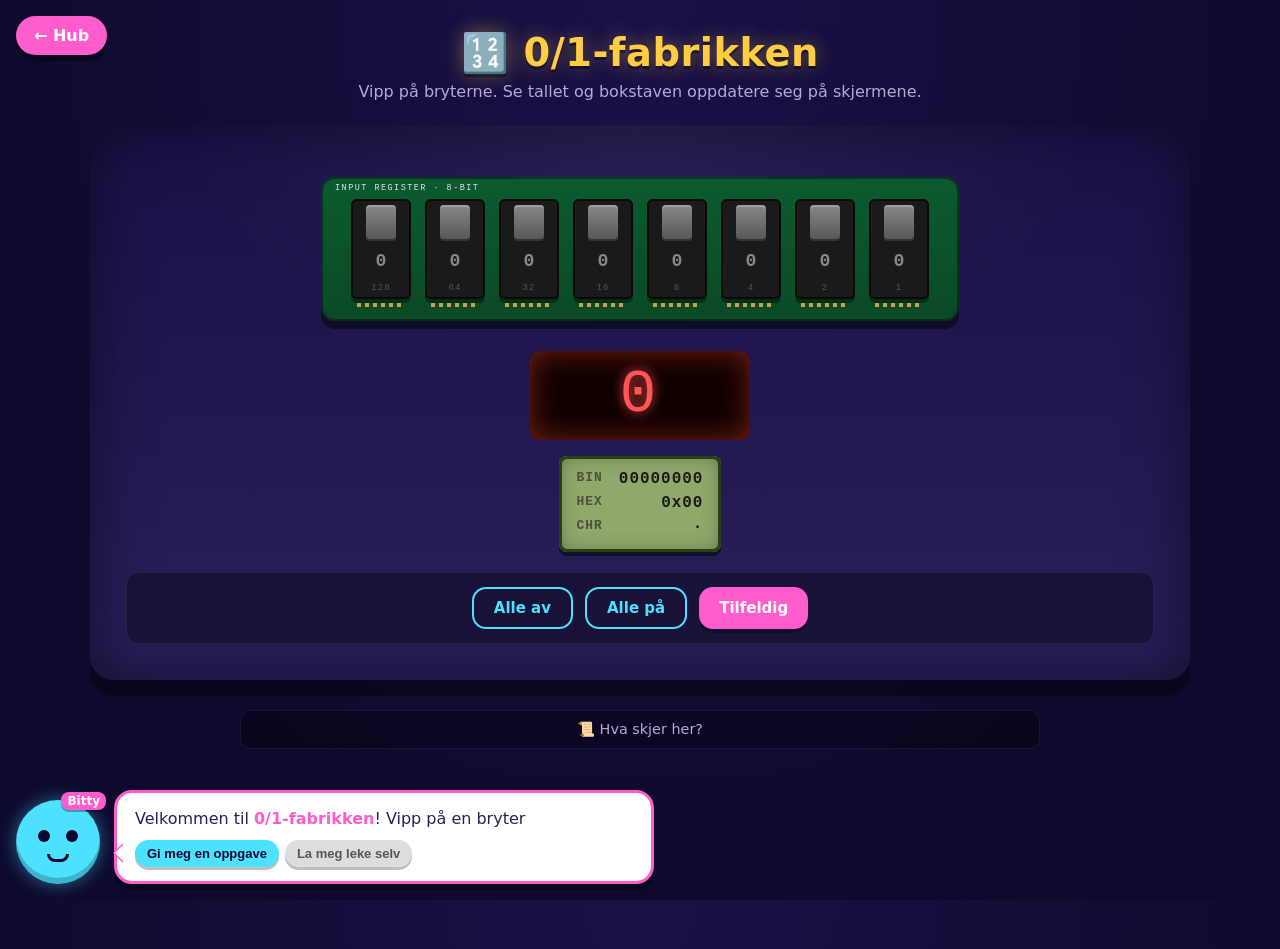
==== commit 54e8d59b: "More 3D!" ====
--- a/rom-bits.html
+++ b/rom-bits.html
@@ -4,6 +4,7 @@
     <meta charset="UTF-8">
     <meta name="viewport" content="width=device-width, initial-scale=1.0">
     <title>0/1-fabrikken</title>
+    <link rel="icon" href="favicon.svg" type="image/svg+xml">
     <link rel="stylesheet" href="style.css">
 </head>
 <body>
--- a/style.css
+++ b/style.css
@@ -1539,7 +1539,7 @@
 
 /* HDD-platter — sett rett ovenfra (top-down) */
 .platter-stack {
-    flex: 1;
+    flex: 0 0 auto;
     border-radius: 50%;
     margin: 14px auto;
     width: 220px;
